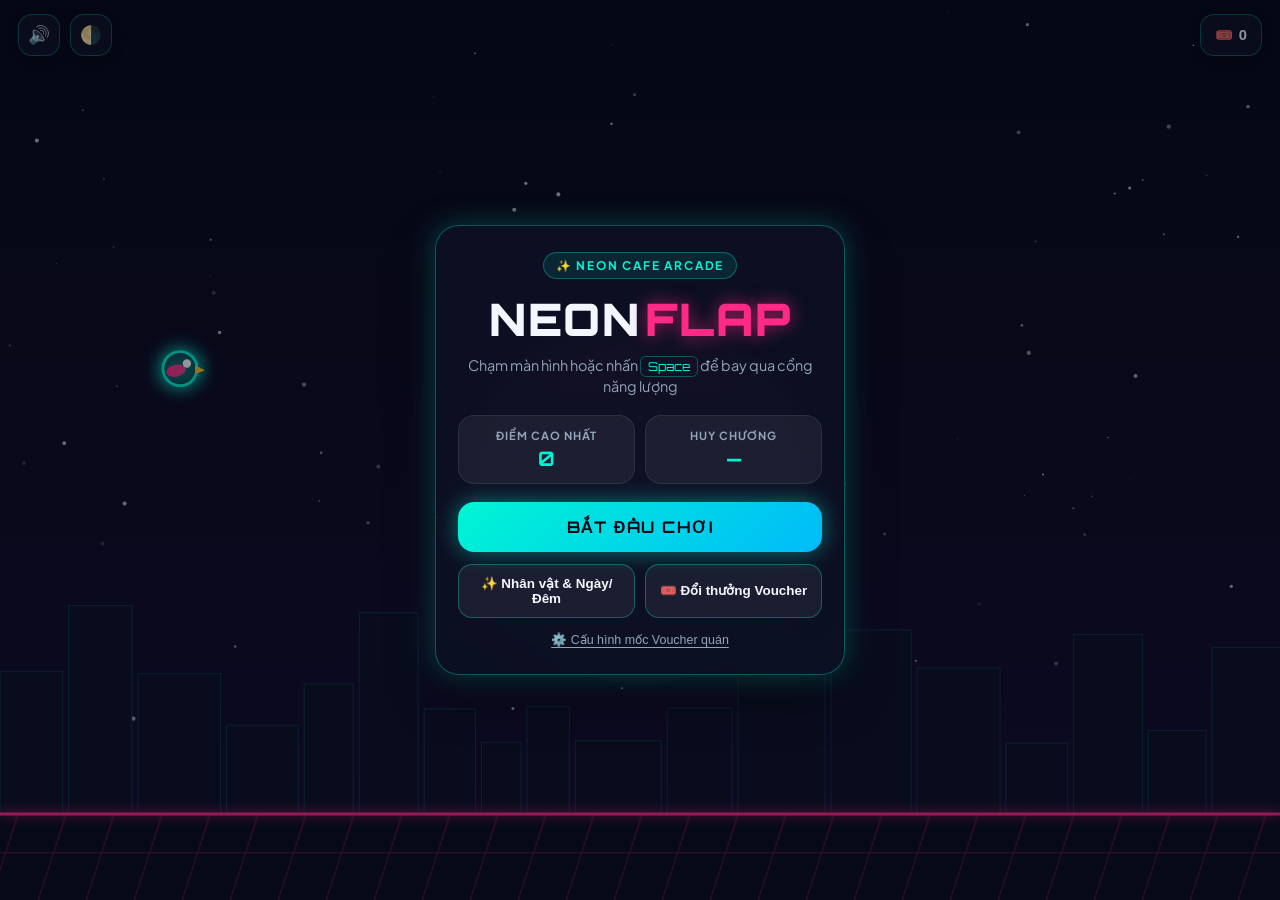
==== index.html @ ab1a9f89 "Initial commit: Neon Flap web game" ====
<!DOCTYPE html>
<html lang="vi">
<head>
  <meta charset="UTF-8" />
  <meta name="viewport" content="width=device-width, initial-scale=1.0, maximum-scale=1.0, user-scalable=no, viewport-fit=cover" />
  <title>NEON FLAP — Minimalist Arcade & Cafe Rewards</title>
  <link rel="preconnect" href="https://fonts.googleapis.com" />
  <link rel="preconnect" href="https://fonts.gstatic.com" crossorigin />
  <link href="https://fonts.googleapis.com/css2?family=Orbitron:wght@600;700;900&family=Plus+Jakarta+Sans:wght@400;600;700&display=swap" rel="stylesheet" />
  <link rel="stylesheet" href="style.css" />
</head>
<body data-theme="night">
  <div id="app">
    <canvas id="gameCanvas"></canvas>

    <!-- Top HUD -->
    <header id="hud" class="hud">
      <div class="hud-left">
        <button id="btnSound" class="icon-btn" title="Bật / Tắt âm thanh" aria-label="Âm thanh">
          <span id="soundIcon">🔊</span>
        </button>
        <button id="btnThemeQuick" class="icon-btn" title="Đổi chế độ Ngày / Đêm / Tự động" aria-label="Chế độ Ngày Đêm">
          <span id="themeIcon">🌙</span>
        </button>
      </div>

      <div id="liveScoreWrap" class="live-score-wrap hidden">
        <div id="liveScore" class="live-score">0</div>
        <div id="difficultyBadge" class="difficulty-badge">LV.1</div>
      </div>

      <div class="hud-right">
        <button id="btnWallet" class="pill-btn" title="Kho Voucher của bạn">
          🎟️ <span id="voucherCount">0</span>
        </button>
      </div>
    </header>

    <!-- Toast Notification (Voucher Unlock / Milestone) -->
    <div id="toast" class="toast hidden" role="status" aria-live="polite">
      <div class="toast-icon">🎁</div>
      <div class="toast-body">
        <div id="toastTitle" class="toast-title">Mở khóa Voucher!</div>
        <div id="toastDesc" class="toast-desc">Giảm 10% hóa đơn</div>
      </div>
    </div>

    <!-- Start / Main Menu Overlay -->
    <section id="menuScreen" class="overlay active">
      <div class="glass-card menu-card">
        <div class="brand-tag" id="shopBrandTag">✨ NEON CAFE ARCADE</div>
        <h1 class="game-title">NEON<span>FLAP</span></h1>
        <p class="subtitle">Chạm màn hình hoặc nhấn <kbd>Space</kbd> để bay qua cổng năng lượng</p>

        <div class="stats-strip">
          <div class="stat-box">
            <span class="stat-label">ĐIỂM CAO NHẤT</span>
            <span id="menuBestScore" class="stat-value">0</span>
          </div>
          <div class="stat-box">
            <span class="stat-label">HUY CHƯƠNG</span>
            <span id="menuBestMedal" class="stat-value">—</span>
          </div>
        </div>

        <button id="btnStart" class="primary-btn pulse">
          <span>BẮT ĐẦU CHƠI</span>
        </button>

        <div class="menu-actions">
          <button id="btnOpenSkins" class="secondary-btn">✨ Nhân vật &amp; Ngày/Đêm</button>
          <button id="btnOpenVouchers" class="secondary-btn">🎟️ Đổi thưởng Voucher</button>
        </div>

        <button id="btnOpenSettings" class="text-link-btn">⚙️ Cấu hình mốc Voucher quán</button>
      </div>
    </section>

    <!-- Get Ready Hint -->
    <div id="readyOverlay" class="ready-overlay hidden">
      <div class="ready-title">SẴN SÀNG!</div>
      <div class="ready-tap">CHẠM HOẶC NHẤN SPACE ĐỂ BAY</div>
    </div>

    <!-- Game Over Overlay -->
    <section id="gameOverScreen" class="overlay">
      <div class="glass-card gameover-card">
        <h2 class="gameover-title">KẾT THÚC</h2>

        <div class="scoreboard-grid">
          <div class="medal-slot">
            <div class="slot-label">HUY CHƯƠNG</div>
            <div id="medalCircle" class="medal-circle none">
              <span id="medalEmoji">—</span>
            </div>
            <div id="medalName" class="medal-name">Chưa đạt</div>
          </div>

          <div class="scores-slot">
            <div class="score-row">
              <span class="slot-label">ĐIỂM SỐ</span>
              <span id="finalScore" class="score-num">0</span>
            </div>
            <div class="score-row">
              <span class="slot-label">KỶ LỤC <span id="newBestBadge" class="new-badge hidden">MỚI!</span></span>
              <span id="bestScore" class="score-num best">0</span>
            </div>
          </div>
        </div>

        <!-- Newly unlocked voucher banner -->
        <div id="unlockedVoucherBox" class="voucher-banner hidden">
          <div class="voucher-banner-header">🎉 BẠN NHẬN ĐƯỢC VOUCHER MỚI!</div>
          <div id="unlockedVoucherTitle" class="voucher-banner-title">Giảm 15% tổng bill</div>
          <div class="voucher-code-row">
            <code id="unlockedVoucherCode">NEON15-XXXX</code>
            <button id="btnCopyNewVoucher" class="copy-btn">Sao chép</button>
          </div>
        </div>

        <!-- Next milestone progress -->
        <div id="nextMilestoneHint" class="milestone-hint">
          Đạt <strong>10 điểm</strong> để nhận Huy chương Đồng &amp; Voucher đầu tiên!
        </div>

        <div class="gameover-actions">
          <button id="btnRestart" class="primary-btn">CHƠI LẠI</button>
          <div class="menu-actions">
            <button id="btnGameOverMenu" class="secondary-btn">🏠 Trang chủ</button>
            <button id="btnGameOverWallet" class="secondary-btn">🎟️ Ví Voucher</button>
          </div>
        </div>
      </div>
    </section>

    <!-- Skins & Day/Night Modal -->
    <section id="skinModal" class="overlay modal-overlay">
      <div class="glass-card modal-card">
        <div class="modal-header">
          <h3>✨ TÙY CHỈNH GIAO DIỆN</h3>
          <button class="close-btn" data-close="skinModal">✕</button>
        </div>

        <div class="section-label">CHỌN NHÂN VẬT (SKIN)</div>
        <div id="skinGrid" class="skin-grid"></div>

        <div class="section-label">CHẾ ĐỘ ÁNH SÁNG</div>
        <div class="theme-selector" id="themeSelector">
          <button class="theme-opt" data-mode="night">🌙 Đêm Neon</button>
          <button class="theme-opt" data-mode="day">☀️ Ngày Tối Giản</button>
          <button class="theme-opt" data-mode="auto">🌗 Tự động đổi</button>
        </div>
        <p class="helper-note">Ở chế độ Tự động, bầu trời chuyển đổi mượt mà giữa Ngày &amp; Đêm mỗi 15 điểm.</p>
      </div>
    </section>

    <!-- Voucher Wallet & Tiers Modal -->
    <section id="voucherModal" class="overlay modal-overlay">
      <div class="glass-card modal-card">
        <div class="modal-header">
          <h3>🎟️ VOUCHER &amp; MỐC THƯỞNG</h3>
          <button class="close-btn" data-close="voucherModal">✕</button>
        </div>

        <div class="section-label">MỐC ĐIỂM NHẬN QUÀ</div>
        <div id="tierList" class="tier-list"></div>

        <div class="section-label">VÍ VOUCHER ĐÃ NHẬN</div>
        <div id="walletList" class="wallet-list"></div>
      </div>
    </section>

    <!-- Cafe Owner Settings Modal -->
    <section id="settingsModal" class="overlay modal-overlay">
      <div class="glass-card modal-card">
        <div class="modal-header">
          <h3>⚙️ CẤU HÌNH QUÁN / SỰ KIỆN</h3>
          <button class="close-btn" data-close="settingsModal">✕</button>
        </div>
        <form id="settingsForm" class="settings-form">
          <label class="field-label">
            Tên quán / thương hiệu hiển thị
            <input type="text" id="inputShopName" maxlength="32" placeholder="VD: NEON COFFEE" required />
          </label>
          <label class="field-label">
            Tiền tố mã Voucher
            <input type="text" id="inputCodePrefix" maxlength="10" placeholder="VD: CF" required />
          </label>
          <div class="section-label">CÁC MỐC ĐIỂM &amp; PHẦN THƯỞNG</div>
          <div id="tierSettingsInputs" class="tier-settings-inputs"></div>

          <div class="settings-actions">
            <button type="submit" class="primary-btn">LƯU CẤU HÌNH</button>
            <button type="button" id="btnResetData" class="danger-btn">Xóa kỷ lục &amp; ví</button>
          </div>
        </form>
      </div>
    </section>
  </div>

  <script src="audio.js"></script>
  <script src="game.js"></script>
</body>
</html>
---- style.css ----
:root {
  --bg-dark: #070913;
  --card-bg: rgba(13, 18, 36, 0.82);
  --card-border: rgba(0, 245, 212, 0.32);
  --text-main: #f4f7ff;
  --text-muted: #94a3b8;
  --accent-cyan: #00f5d4;
  --accent-pink: #ff2a85;
  --accent-purple: #8b5cf6;
  --accent-gold: #fbbf24;
  --surface-soft: rgba(255, 255, 255, 0.06);
  --shadow-glow: 0 0 28px rgba(0, 245, 212, 0.25);
}

body[data-theme="day"] {
  --bg-dark: #eef4ff;
  --card-bg: rgba(255, 255, 255, 0.86);
  --card-border: rgba(14, 165, 233, 0.35);
  --text-main: #0f172a;
  --text-muted: #475569;
  --accent-cyan: #0284c7;
  --accent-pink: #e11d48;
  --accent-purple: #7c3aed;
  --accent-gold: #d97706;
  --surface-soft: rgba(15, 23, 42, 0.06);
  --shadow-glow: 0 12px 32px rgba(2, 132, 199, 0.18);
}

* {
  box-sizing: border-box;
  margin: 0;
  padding: 0;
  -webkit-tap-highlight-color: transparent;
  user-select: none;
}

html, body {
  width: 100%;
  height: 100%;
  overflow: hidden;
  background: var(--bg-dark);
  color: var(--text-main);
  font-family: 'Plus Jakarta Sans', system-ui, -apple-system, sans-serif;
  touch-action: manipulation;
}

#app {
  position: relative;
  width: 100%;
  height: 100%;
  display: flex;
  justify-content: center;
  align-items: center;
  overflow: hidden;
}

#gameCanvas {
  display: block;
  width: 100%;
  height: 100%;
  touch-action: none;
  cursor: pointer;
}

/* HUD */
.hud {
  position: absolute;
  top: max(14px, env(safe-area-inset-top));
  left: 0;
  right: 0;
  padding: 0 18px;
  display: flex;
  justify-content: space-between;
  align-items: flex-start;
  pointer-events: none;
  z-index: 20;
}

.hud-left, .hud-right {
  display: flex;
  gap: 10px;
  pointer-events: auto;
}

.icon-btn, .pill-btn {
  background: var(--card-bg);
  border: 1px solid var(--card-border);
  color: var(--text-main);
  backdrop-filter: blur(12px);
  -webkit-backdrop-filter: blur(12px);
  border-radius: 14px;
  height: 42px;
  display: inline-flex;
  align-items: center;
  justify-content: center;
  cursor: pointer;
  transition: transform 0.15s ease, border-color 0.2s ease, box-shadow 0.2s ease;
  box-shadow: 0 4px 14px rgba(0, 0, 0, 0.2);
}

.icon-btn {
  width: 42px;
  font-size: 1.1rem;
}

.pill-btn {
  padding: 0 14px;
  gap: 6px;
  font-weight: 700;
  font-size: 0.92rem;
}

.icon-btn:hover, .pill-btn:hover {
  transform: translateY(-2px);
  border-color: var(--accent-cyan);
  box-shadow: var(--shadow-glow);
}

.live-score-wrap {
  display: flex;
  flex-direction: column;
  align-items: center;
  margin-top: 4px;
}

.live-score {
  font-family: 'Orbitron', sans-serif;
  font-size: clamp(2.4rem, 7vw, 3.5rem);
  font-weight: 900;
  color: var(--text-main);
  text-shadow: 0 0 18px var(--accent-cyan), 0 4px 12px rgba(0, 0, 0, 0.45);
  line-height: 1;
}

.difficulty-badge {
  margin-top: 6px;
  padding: 2px 10px;
  border-radius: 999px;
  font-family: 'Orbitron', sans-serif;
  font-size: 0.7rem;
  font-weight: 700;
  letter-spacing: 1px;
  background: rgba(255, 42, 133, 0.18);
  border: 1px solid var(--accent-pink);
  color: var(--accent-pink);
}

/* Overlays & Cards */
.overlay {
  position: absolute;
  inset: 0;
  display: flex;
  align-items: center;
  justify-content: center;
  padding: 18px;
  z-index: 30;
  opacity: 0;
  pointer-events: none;
  transition: opacity 0.22s ease;
  background: rgba(5, 8, 20, 0.42);
}

body[data-theme="day"] .overlay {
  background: rgba(15, 23, 42, 0.22);
}

.overlay.active {
  opacity: 1;
  pointer-events: auto;
}

.modal-overlay {
  z-index: 40;
  background: rgba(4, 7, 18, 0.68);
}

.glass-card {
  width: 100%;
  max-width: 410px;
  max-height: 88vh;
  overflow-y: auto;
  background: var(--card-bg);
  border: 1.5px solid var(--card-border);
  border-radius: 24px;
  padding: 26px 22px;
  backdrop-filter: blur(18px);
  -webkit-backdrop-filter: blur(18px);
  box-shadow: var(--shadow-glow), 0 20px 50px rgba(0, 0, 0, 0.45);
  text-align: center;
  transform: translateY(10px) scale(0.98);
  transition: transform 0.25s cubic-bezier(0.22, 1, 0.36, 1);
}

.overlay.active .glass-card {
  transform: translateY(0) scale(1);
}

.brand-tag {
  display: inline-block;
  font-size: 0.74rem;
  font-weight: 700;
  letter-spacing: 1.8px;
  text-transform: uppercase;
  color: var(--accent-cyan);
  background: rgba(0, 245, 212, 0.1);
  border: 1px solid var(--card-border);
  padding: 5px 12px;
  border-radius: 999px;
  margin-bottom: 12px;
}

.game-title {
  font-family: 'Orbitron', sans-serif;
  font-size: clamp(2.1rem, 8vw, 2.8rem);
  font-weight: 900;
  letter-spacing: 2px;
  margin-bottom: 8px;
}

.game-title span {
  color: var(--accent-pink);
  text-shadow: 0 0 18px rgba(255, 42, 133, 0.65);
  margin-left: 4px;
}

.subtitle {
  font-size: 0.9rem;
  color: var(--text-muted);
  line-height: 1.45;
  margin-bottom: 18px;
}

kbd {
  padding: 2px 7px;
  border-radius: 6px;
  border: 1px solid var(--card-border);
  font-family: 'Orbitron', sans-serif;
  font-size: 0.76rem;
  color: var(--accent-cyan);
}

.stats-strip {
  display: grid;
  grid-template-columns: 1fr 1fr;
  gap: 10px;
  margin-bottom: 18px;
}

.stat-box {
  background: var(--surface-soft);
  border: 1px solid rgba(255, 255, 255, 0.08);
  border-radius: 16px;
  padding: 12px 10px;
  display: flex;
  flex-direction: column;
  gap: 4px;
}

.stat-label, .slot-label {
  font-size: 0.7rem;
  font-weight: 700;
  letter-spacing: 1px;
  color: var(--text-muted);
}

.stat-value {
  font-family: 'Orbitron', sans-serif;
  font-size: 1.25rem;
  font-weight: 700;
  color: var(--accent-cyan);
}

/* Buttons */
.primary-btn {
  width: 100%;
  padding: 15px 20px;
  border: none;
  border-radius: 16px;
  font-family: 'Orbitron', sans-serif;
  font-size: 1rem;
  font-weight: 700;
  letter-spacing: 1.5px;
  color: #050814;
  background: linear-gradient(135deg, #00f5d4 0%, #00bbf9 100%);
  box-shadow: 0 0 22px rgba(0, 245, 212, 0.45);
  cursor: pointer;
  transition: transform 0.15s ease, box-shadow 0.2s ease;
}

body[data-theme="day"] .primary-btn {
  color: #ffffff;
  background: linear-gradient(135deg, #0284c7 0%, #6366f1 100%);
}

.primary-btn:hover {
  transform: translateY(-2px);
  box-shadow: 0 0 30px rgba(0, 245, 212, 0.65);
}

.primary-btn:active {
  transform: scale(0.98);
}

.pulse {
  animation: softPulse 2.2s infinite;
}

@keyframes softPulse {
  0%, 100% { box-shadow: 0 0 18px rgba(0, 245, 212, 0.4); }
  50% { box-shadow: 0 0 30px rgba(0, 245, 212, 0.75); }
}

.menu-actions {
  display: grid;
  grid-template-columns: 1fr 1fr;
  gap: 10px;
  margin-top: 12px;
}

.secondary-btn {
  padding: 11px 10px;
  border-radius: 14px;
  border: 1px solid var(--card-border);
  background: var(--surface-soft);
  color: var(--text-main);
  font-size: 0.84rem;
  font-weight: 600;
  cursor: pointer;
  transition: background 0.15s ease, border-color 0.15s ease, transform 0.15s ease;
}

.secondary-btn:hover {
  border-color: var(--accent-cyan);
  transform: translateY(-1px);
}

.text-link-btn {
  margin-top: 14px;
  background: none;
  border: none;
  color: var(--text-muted);
  font-size: 0.78rem;
  cursor: pointer;
  text-decoration: underline;
  text-underline-offset: 3px;
}

.text-link-btn:hover {
  color: var(--accent-cyan);
}

/* Ready Overlay */
.ready-overlay {
  position: absolute;
  top: 22%;
  left: 50%;
  transform: translateX(-50%);
  text-align: center;
  pointer-events: none;
  z-index: 15;
}

.ready-title {
  font-family: 'Orbitron', sans-serif;
  font-size: 1.8rem;
  font-weight: 900;
  color: var(--accent-cyan);
  text-shadow: 0 0 16px rgba(0, 245, 212, 0.55);
}

.ready-tap {
  margin-top: 6px;
  font-size: 0.85rem;
  font-weight: 700;
  letter-spacing: 1.4px;
  color: var(--text-main);
  opacity: 0.85;
  animation: blinkText 1.2s infinite;
}

@keyframes blinkText {
  0%, 100% { opacity: 0.95; }
  50% { opacity: 0.35; }
}

/* Game Over Scoreboard */
.gameover-title {
  font-family: 'Orbitron', sans-serif;
  font-size: 1.65rem;
  letter-spacing: 2px;
  color: var(--accent-pink);
  text-shadow: 0 0 16px rgba(255, 42, 133, 0.5);
  margin-bottom: 16px;
}

.scoreboard-grid {
  display: grid;
  grid-template-columns: 1fr 1.2fr;
  gap: 14px;
  background: var(--surface-soft);
  border: 1px solid rgba(255, 255, 255, 0.1);
  border-radius: 18px;
  padding: 16px;
  margin-bottom: 14px;
  align-items: center;
}

.medal-slot {
  display: flex;
  flex-direction: column;
  align-items: center;
  gap: 6px;
}

.medal-circle {
  width: 64px;
  height: 64px;
  border-radius: 50%;
  display: flex;
  align-items: center;
  justify-content: center;
  font-size: 1.9rem;
  border: 2px dashed rgba(148, 163, 184, 0.35);
  background: rgba(255, 255, 255, 0.03);
}

.medal-circle.bronze {
  border: 2px solid #cd7f32;
  background: radial-gradient(circle, rgba(205, 127, 50, 0.35), transparent);
  box-shadow: 0 0 18px rgba(205, 127, 50, 0.5);
}

.medal-circle.silver {
  border: 2px solid #cbd5e1;
  background: radial-gradient(circle, rgba(226, 232, 240, 0.35), transparent);
  box-shadow: 0 0 18px rgba(226, 232, 240, 0.55);
}

.medal-circle.gold {
  border: 2px solid #fbbf24;
  background: radial-gradient(circle, rgba(251, 191, 36, 0.4), transparent);
  box-shadow: 0 0 22px rgba(251, 191, 36, 0.7);
}

.medal-circle.platinum {
  border: 2px solid #00f5d4;
  background: radial-gradient(circle, rgba(0, 245, 212, 0.4), rgba(139, 92, 246, 0.25));
  box-shadow: 0 0 26px rgba(0, 245, 212, 0.85);
}

.medal-name {
  font-size: 0.8rem;
  font-weight: 700;
}

.scores-slot {
  display: flex;
  flex-direction: column;
  gap: 12px;
  text-align: right;
}

.score-row {
  display: flex;
  flex-direction: column;
}

.score-num {
  font-family: 'Orbitron', sans-serif;
  font-size: 1.65rem;
  font-weight: 900;
}

.score-num.best {
  color: var(--accent-gold);
}

.new-badge {
  background: var(--accent-pink);
  color: #fff;
  font-size: 0.62rem;
  padding: 2px 6px;
  border-radius: 6px;
  margin-left: 4px;
}

/* Voucher Banner & Wallet */
.voucher-banner {
  background: linear-gradient(135deg, rgba(0, 245, 212, 0.14), rgba(139, 92, 246, 0.16));
  border: 1px solid var(--accent-cyan);
  border-radius: 16px;
  padding: 12px;
  margin-bottom: 12px;
}

.voucher-banner-header {
  font-size: 0.72rem;
  font-weight: 700;
  color: var(--accent-cyan);
  letter-spacing: 0.8px;
}

.voucher-banner-title {
  font-size: 0.95rem;
  font-weight: 700;
  margin: 4px 0 8px;
}

.voucher-code-row {
  display: flex;
  align-items: center;
  justify-content: center;
  gap: 8px;
}

.voucher-code-row code {
  font-family: 'Orbitron', monospace;
  font-size: 0.88rem;
  padding: 6px 12px;
  background: rgba(0, 0, 0, 0.32);
  border-radius: 8px;
  color: #fff;
  letter-spacing: 1px;
}

body[data-theme="day"] .voucher-code-row code {
  background: rgba(15, 23, 42, 0.85);
}

.copy-btn {
  padding: 6px 12px;
  border-radius: 8px;
  border: none;
  background: var(--accent-cyan);
  color: #050814;
  font-weight: 700;
  font-size: 0.78rem;
  cursor: pointer;
}

body[data-theme="day"] .copy-btn {
  color: #fff;
}

.milestone-hint {
  font-size: 0.82rem;
  color: var(--text-muted);
  margin-bottom: 16px;
}

.milestone-hint strong {
  color: var(--accent-cyan);
}

/* Modals */
.modal-card {
  text-align: left;
}

.modal-header {
  display: flex;
  justify-content: space-between;
  align-items: center;
  margin-bottom: 16px;
}

.modal-header h3 {
  font-family: 'Orbitron', sans-serif;
  font-size: 1rem;
  letter-spacing: 1px;
}

.close-btn {
  width: 32px;
  height: 32px;
  border-radius: 10px;
  border: 1px solid var(--card-border);
  background: var(--surface-soft);
  color: var(--text-main);
  cursor: pointer;
}

.section-label {
  font-size: 0.72rem;
  font-weight: 700;
  letter-spacing: 1.2px;
  color: var(--text-muted);
  margin: 14px 0 8px;
}

.skin-grid {
  display: grid;
  grid-template-columns: 1fr 1fr;
  gap: 10px;
}

.skin-item {
  padding: 12px;
  border-radius: 14px;
  border: 1.5px solid rgba(255, 255, 255, 0.1);
  background: var(--surface-soft);
  cursor: pointer;
  display: flex;
  align-items: center;
  gap: 10px;
  transition: border-color 0.15s ease, transform 0.15s ease;
}

.skin-item.selected {
  border-color: var(--accent-cyan);
  box-shadow: 0 0 16px rgba(0, 245, 212, 0.25);
}

.skin-preview {
  width: 36px;
  height: 36px;
  border-radius: 10px;
  display: flex;
  align-items: center;
  justify-content: center;
  font-size: 1.3rem;
}

.skin-info-name {
  font-size: 0.85rem;
  font-weight: 700;
}

.skin-info-desc {
  font-size: 0.72rem;
  color: var(--text-muted);
}

.theme-selector {
  display: grid;
  grid-template-columns: repeat(3, 1fr);
  gap: 8px;
}

.theme-opt {
  padding: 10px 6px;
  border-radius: 12px;
  border: 1.5px solid rgba(255, 255, 255, 0.1);
  background: var(--surface-soft);
  color: var(--text-main);
  font-size: 0.78rem;
  font-weight: 600;
  cursor: pointer;
}

.theme-opt.active {
  border-color: var(--accent-cyan);
  color: var(--accent-cyan);
}

.helper-note {
  font-size: 0.75rem;
  color: var(--text-muted);
  margin-top: 8px;
  line-height: 1.4;
}

/* Tiers & Wallet List */
.tier-list, .wallet-list {
  display: flex;
  flex-direction: column;
  gap: 8px;
}

.tier-row, .wallet-card {
  display: flex;
  justify-content: space-between;
  align-items: center;
  padding: 10px 12px;
  border-radius: 12px;
  background: var(--surface-soft);
  border: 1px solid rgba(255, 255, 255, 0.08);
}

.tier-row.unlocked {
  border-color: var(--accent-cyan);
}

.tier-pts {
  font-family: 'Orbitron', sans-serif;
  font-size: 0.82rem;
  font-weight: 700;
  color: var(--accent-cyan);
}

.tier-reward {
  font-size: 0.84rem;
  font-weight: 600;
}

.wallet-empty {
  font-size: 0.84rem;
  color: var(--text-muted);
  padding: 12px 0;
  text-align: center;
}

/* Settings Form */
.settings-form {
  display: flex;
  flex-direction: column;
  gap: 10px;
}

.field-label {
  display: flex;
  flex-direction: column;
  gap: 5px;
  font-size: 0.8rem;
  color: var(--text-muted);
}

.field-label input, .tier-input-row input {
  padding: 9px 11px;
  border-radius: 10px;
  border: 1px solid var(--card-border);
  background: rgba(0, 0, 0, 0.22);
  color: var(--text-main);
  font-family: inherit;
  font-size: 0.86rem;
}

body[data-theme="day"] .field-label input,
body[data-theme="day"] .tier-input-row input {
  background: rgba(255, 255, 255, 0.9);
}

.tier-settings-inputs {
  display: flex;
  flex-direction: column;
  gap: 8px;
}

.tier-input-row {
  display: grid;
  grid-template-columns: 74px 1fr;
  gap: 8px;
}

.settings-actions {
  display: flex;
  flex-direction: column;
  gap: 8px;
  margin-top: 8px;
}

.danger-btn {
  padding: 10px;
  border-radius: 12px;
  border: 1px solid rgba(244, 63, 94, 0.45);
  background: rgba(244, 63, 94, 0.12);
  color: #fb7185;
  font-size: 0.82rem;
  font-weight: 600;
  cursor: pointer;
}

/* Toast */
.toast {
  position: absolute;
  top: 72px;
  left: 50%;
  transform: translateX(-50%);
  display: flex;
  align-items: center;
  gap: 10px;
  padding: 10px 16px;
  border-radius: 16px;
  background: var(--card-bg);
  border: 1.5px solid var(--accent-gold);
  box-shadow: 0 0 24px rgba(251, 191, 36, 0.35);
  z-index: 50;
  pointer-events: none;
  animation: slideToast 0.3s ease;
}

@keyframes slideToast {
  from { opacity: 0; transform: translate(-50%, -14px); }
  to { opacity: 1; transform: translate(-50%, 0); }
}

.toast-icon {
  font-size: 1.4rem;
}

.toast-title {
  font-size: 0.78rem;
  font-weight: 700;
  color: var(--accent-gold);
}

.toast-desc {
  font-size: 0.84rem;
  font-weight: 600;
}

.hidden {
  display: none !important;
}
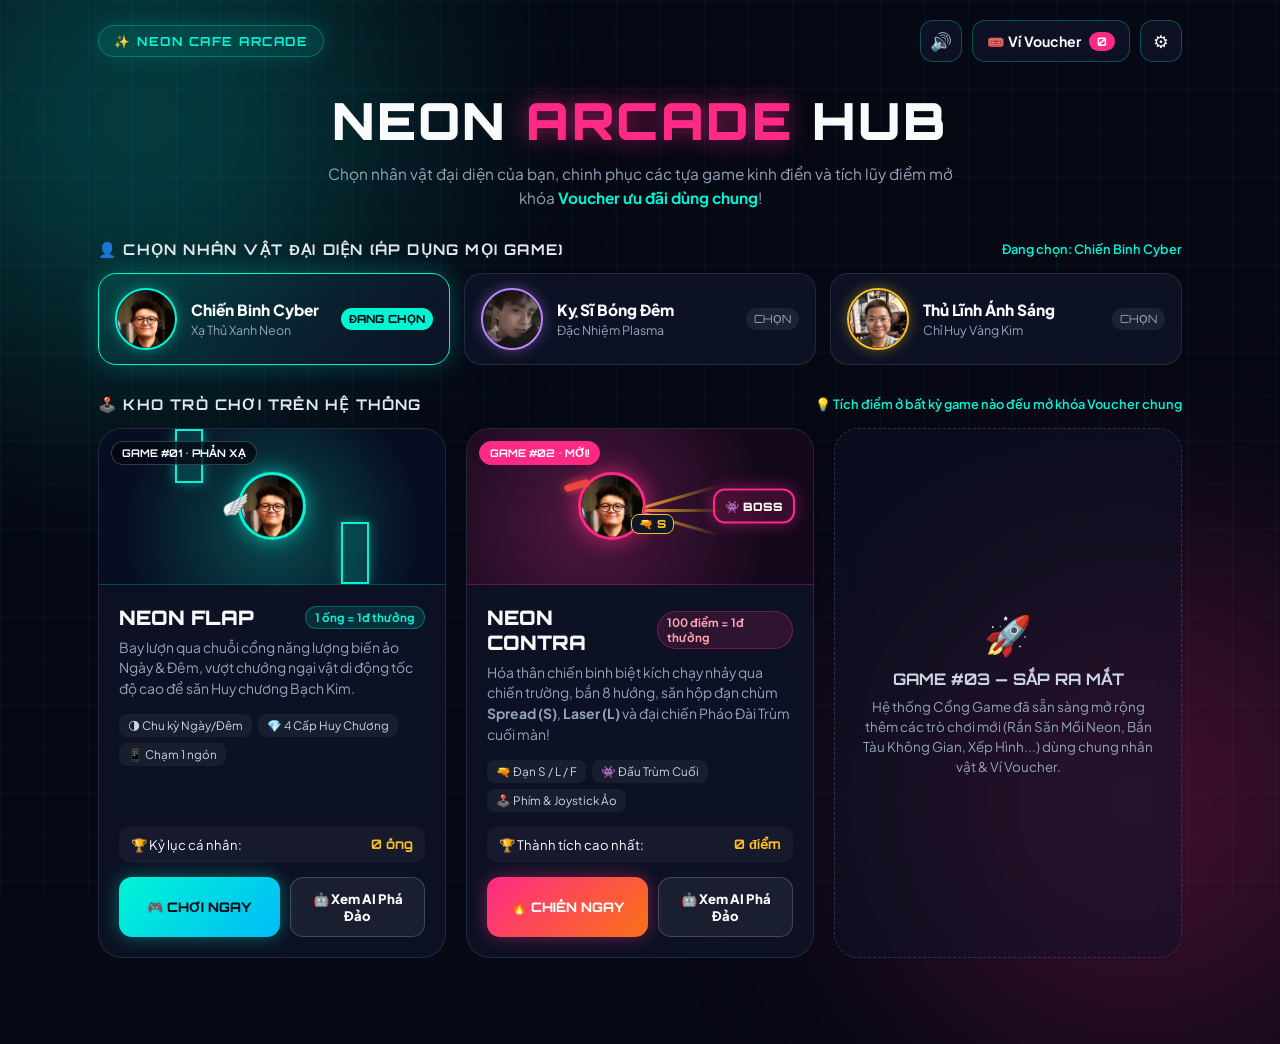
==== commit 01d21dbe: "Upgrade to Multi-Game Arcade Hub with Neon Contra and AWSD + Space/F controls" ====
--- a/index.html
+++ b/index.html
@@ -2,203 +2,200 @@
 <html lang="vi">
 <head>
   <meta charset="UTF-8" />
-  <meta name="viewport" content="width=device-width, initial-scale=1.0, maximum-scale=1.0, user-scalable=no, viewport-fit=cover" />
-  <title>NEON FLAP — Minimalist Arcade & Cafe Rewards</title>
+  <meta name="viewport" content="width=device-width, initial-scale=1.0, viewport-fit=cover" />
+  <title>NEON CAFE ARCADE — Tổ Hợp Game Đổi Thưởng</title>
   <link rel="preconnect" href="https://fonts.googleapis.com" />
   <link rel="preconnect" href="https://fonts.gstatic.com" crossorigin />
-  <link href="https://fonts.googleapis.com/css2?family=Orbitron:wght@600;700;900&family=Plus+Jakarta+Sans:wght@400;600;700&display=swap" rel="stylesheet" />
-  <link rel="stylesheet" href="style.css" />
+  <link href="https://fonts.googleapis.com/css2?family=Orbitron:wght@600;700;900&family=Plus+Jakarta+Sans:wght@400;600;700;800&display=swap" rel="stylesheet" />
+  <link rel="stylesheet" href="hub.css" />
 </head>
-<body data-theme="night">
-  <div id="app">
-    <canvas id="gameCanvas"></canvas>
-
-    <!-- Top HUD -->
-    <header id="hud" class="hud">
-      <div class="hud-left">
-        <button id="btnSound" class="icon-btn" title="Bật / Tắt âm thanh" aria-label="Âm thanh">
-          <span id="soundIcon">🔊</span>
+<body>
+  <div class="bg-grid"></div>
+  <div class="bg-glow glow-1"></div>
+  <div class="bg-glow glow-2"></div>
+
+  <div class="hub-container">
+    <!-- Top Bar -->
+    <header class="hub-topbar">
+      <div class="brand-wrap">
+        <span class="brand-pill" id="hubShopName">✨ NEON CAFE ARCADE</span>
+      </div>
+      <div class="topbar-actions">
+        <button id="btnHubSound" class="hub-icon-btn" title="Bật / Tắt âm thanh">
+          <span id="hubSoundIcon">🔊</span>
         </button>
-        <button id="btnThemeQuick" class="icon-btn" title="Đổi chế độ Ngày / Đêm / Tự động" aria-label="Chế độ Ngày Đêm">
-          <span id="themeIcon">🌙</span>
+        <button id="btnHubWallet" class="hub-wallet-btn">
+          🎟️ Ví Voucher <span id="hubVoucherBadge" class="badge-count">0</span>
         </button>
-      </div>
-
-      <div id="liveScoreWrap" class="live-score-wrap hidden">
-        <div id="liveScore" class="live-score">0</div>
-        <div id="difficultyBadge" class="difficulty-badge">LV.1</div>
-      </div>
-
-      <div class="hud-right">
-        <button id="btnWallet" class="pill-btn" title="Kho Voucher của bạn">
-          🎟️ <span id="voucherCount">0</span>
+        <button id="btnHubSettings" class="hub-icon-btn" title="Cấu hình quán & Mốc thưởng">
+          ⚙️
         </button>
       </div>
     </header>
 
-    <!-- Toast Notification (Voucher Unlock / Milestone) -->
-    <div id="toast" class="toast hidden" role="status" aria-live="polite">
-      <div class="toast-icon">🎁</div>
-      <div class="toast-body">
-        <div id="toastTitle" class="toast-title">Mở khóa Voucher!</div>
-        <div id="toastDesc" class="toast-desc">Giảm 10% hóa đơn</div>
-      </div>
-    </div>
-
-    <!-- Start / Main Menu Overlay -->
-    <section id="menuScreen" class="overlay active">
-      <div class="glass-card menu-card">
-        <div class="brand-tag" id="shopBrandTag">✨ NEON CAFE ARCADE</div>
-        <h1 class="game-title">NEON<span>FLAP</span></h1>
-        <p class="subtitle">Chạm màn hình hoặc nhấn <kbd>Space</kbd> để bay qua cổng năng lượng</p>
-
-        <div class="stats-strip">
-          <div class="stat-box">
-            <span class="stat-label">ĐIỂM CAO NHẤT</span>
-            <span id="menuBestScore" class="stat-value">0</span>
-          </div>
-          <div class="stat-box">
-            <span class="stat-label">HUY CHƯƠNG</span>
-            <span id="menuBestMedal" class="stat-value">—</span>
-          </div>
-        </div>
-
-        <button id="btnStart" class="primary-btn pulse">
-          <span>BẮT ĐẦU CHƠI</span>
-        </button>
-
-        <div class="menu-actions">
-          <button id="btnOpenSkins" class="secondary-btn">✨ Nhân vật &amp; Ngày/Đêm</button>
-          <button id="btnOpenVouchers" class="secondary-btn">🎟️ Đổi thưởng Voucher</button>
-        </div>
-
-        <button id="btnOpenSettings" class="text-link-btn">⚙️ Cấu hình mốc Voucher quán</button>
-      </div>
+    <!-- Hero Banner -->
+    <section class="hero-section">
+      <h1 class="hero-title">NEON <span>ARCADE</span> HUB</h1>
+      <p class="hero-subtitle">
+        Chọn nhân vật đại diện của bạn, chinh phục các tựa game kinh điển và tích lũy điểm mở khóa <strong>Voucher ưu đãi dùng chung</strong>!
+      </p>
     </section>
 
-    <!-- Get Ready Hint -->
-    <div id="readyOverlay" class="ready-overlay hidden">
-      <div class="ready-title">SẴN SÀNG!</div>
-      <div class="ready-tap">CHẠM HOẶC NHẤN SPACE ĐỂ BAY</div>
-    </div>
-
-    <!-- Game Over Overlay -->
-    <section id="gameOverScreen" class="overlay">
-      <div class="glass-card gameover-card">
-        <h2 class="gameover-title">KẾT THÚC</h2>
-
-        <div class="scoreboard-grid">
-          <div class="medal-slot">
-            <div class="slot-label">HUY CHƯƠNG</div>
-            <div id="medalCircle" class="medal-circle none">
-              <span id="medalEmoji">—</span>
-            </div>
-            <div id="medalName" class="medal-name">Chưa đạt</div>
-          </div>
-
-          <div class="scores-slot">
-            <div class="score-row">
-              <span class="slot-label">ĐIỂM SỐ</span>
-              <span id="finalScore" class="score-num">0</span>
-            </div>
-            <div class="score-row">
-              <span class="slot-label">KỶ LỤC <span id="newBestBadge" class="new-badge hidden">MỚI!</span></span>
-              <span id="bestScore" class="score-num best">0</span>
-            </div>
-          </div>
-        </div>
-
-        <!-- Newly unlocked voucher banner -->
-        <div id="unlockedVoucherBox" class="voucher-banner hidden">
-          <div class="voucher-banner-header">🎉 BẠN NHẬN ĐƯỢC VOUCHER MỚI!</div>
-          <div id="unlockedVoucherTitle" class="voucher-banner-title">Giảm 15% tổng bill</div>
-          <div class="voucher-code-row">
-            <code id="unlockedVoucherCode">NEON15-XXXX</code>
-            <button id="btnCopyNewVoucher" class="copy-btn">Sao chép</button>
-          </div>
-        </div>
-
-        <!-- Next milestone progress -->
-        <div id="nextMilestoneHint" class="milestone-hint">
-          Đạt <strong>10 điểm</strong> để nhận Huy chương Đồng &amp; Voucher đầu tiên!
-        </div>
-
-        <div class="gameover-actions">
-          <button id="btnRestart" class="primary-btn">CHƠI LẠI</button>
-          <div class="menu-actions">
-            <button id="btnGameOverMenu" class="secondary-btn">🏠 Trang chủ</button>
-            <button id="btnGameOverWallet" class="secondary-btn">🎟️ Ví Voucher</button>
-          </div>
-        </div>
-      </div>
+    <!-- Shared Character Picker -->
+    <section class="panel-section">
+      <div class="section-head">
+        <h2>👤 CHỌN NHÂN VẬT ĐẠI DIỆN (ÁP DỤNG MỌI GAME)</h2>
+        <span id="activeCharLabel" class="active-char-tag">Đang chọn: Chiến Binh Cyber</span>
+      </div>
+      <div id="hubCharGrid" class="char-grid"></div>
     </section>
 
-    <!-- Skins & Day/Night Modal -->
-    <section id="skinModal" class="overlay modal-overlay">
-      <div class="glass-card modal-card">
-        <div class="modal-header">
-          <h3>✨ TÙY CHỈNH GIAO DIỆN</h3>
-          <button class="close-btn" data-close="skinModal">✕</button>
-        </div>
-
-        <div class="section-label">CHỌN NHÂN VẬT (SKIN)</div>
-        <div id="skinGrid" class="skin-grid"></div>
-
-        <div class="section-label">CHẾ ĐỘ ÁNH SÁNG</div>
-        <div class="theme-selector" id="themeSelector">
-          <button class="theme-opt" data-mode="night">🌙 Đêm Neon</button>
-          <button class="theme-opt" data-mode="day">☀️ Ngày Tối Giản</button>
-          <button class="theme-opt" data-mode="auto">🌗 Tự động đổi</button>
-        </div>
-        <p class="helper-note">Ở chế độ Tự động, bầu trời chuyển đổi mượt mà giữa Ngày &amp; Đêm mỗi 15 điểm.</p>
-      </div>
-    </section>
-
-    <!-- Voucher Wallet & Tiers Modal -->
-    <section id="voucherModal" class="overlay modal-overlay">
-      <div class="glass-card modal-card">
-        <div class="modal-header">
-          <h3>🎟️ VOUCHER &amp; MỐC THƯỞNG</h3>
-          <button class="close-btn" data-close="voucherModal">✕</button>
-        </div>
-
-        <div class="section-label">MỐC ĐIỂM NHẬN QUÀ</div>
-        <div id="tierList" class="tier-list"></div>
-
-        <div class="section-label">VÍ VOUCHER ĐÃ NHẬN</div>
-        <div id="walletList" class="wallet-list"></div>
-      </div>
-    </section>
-
-    <!-- Cafe Owner Settings Modal -->
-    <section id="settingsModal" class="overlay modal-overlay">
-      <div class="glass-card modal-card">
-        <div class="modal-header">
-          <h3>⚙️ CẤU HÌNH QUÁN / SỰ KIỆN</h3>
-          <button class="close-btn" data-close="settingsModal">✕</button>
-        </div>
-        <form id="settingsForm" class="settings-form">
-          <label class="field-label">
-            Tên quán / thương hiệu hiển thị
-            <input type="text" id="inputShopName" maxlength="32" placeholder="VD: NEON COFFEE" required />
-          </label>
-          <label class="field-label">
-            Tiền tố mã Voucher
-            <input type="text" id="inputCodePrefix" maxlength="10" placeholder="VD: CF" required />
-          </label>
-          <div class="section-label">CÁC MỐC ĐIỂM &amp; PHẦN THƯỞNG</div>
-          <div id="tierSettingsInputs" class="tier-settings-inputs"></div>
-
-          <div class="settings-actions">
-            <button type="submit" class="primary-btn">LƯU CẤU HÌNH</button>
-            <button type="button" id="btnResetData" class="danger-btn">Xóa kỷ lục &amp; ví</button>
-          </div>
-        </form>
+    <!-- Games Showcase Grid -->
+    <section class="panel-section">
+      <div class="section-head">
+        <h2>🕹️ KHO TRÒ CHƠI TRÊN HỆ THỐNG</h2>
+        <span class="conversion-note">💡 Tích điểm ở bất kỳ game nào đều mở khóa Voucher chung</span>
+      </div>
+
+      <div class="games-grid">
+        <!-- GAME 1: NEON FLAP -->
+        <article class="game-card card-cyan">
+          <div class="game-banner banner-flappy">
+            <div class="banner-pipes">
+              <span class="b-pipe p1"></span>
+              <span class="b-pipe p2"></span>
+            </div>
+            <div class="banner-hero-wrap">
+              <img id="previewFlappyAvatar" src="assets/char1.png" alt="Hero" class="banner-avatar" />
+              <span class="wing-badge">🪽</span>
+            </div>
+            <span class="game-tag">GAME #01 • PHẢN XẠ</span>
+          </div>
+
+          <div class="game-body">
+            <div class="game-title-row">
+              <h3>NEON FLAP</h3>
+              <span class="rate-pill">1 ống = 1đ thưởng</span>
+            </div>
+            <p class="game-desc">
+              Bay lượn qua chuỗi cổng năng lượng biến ảo Ngày &amp; Đêm, vượt chướng ngại vật di động tốc độ cao để săn Huy chương Bạch Kim.
+            </p>
+            <div class="feature-chips">
+              <span>🌗 Chu kỳ Ngày/Đêm</span>
+              <span>💎 4 Cấp Huy Chương</span>
+              <span>📱 Chạm 1 ngón</span>
+            </div>
+            <div class="record-bar">
+              <span>🏆 Kỷ lục cá nhân:</span>
+              <strong id="statFlappyBest">0 ống</strong>
+            </div>
+            <div class="card-actions">
+              <a href="flappy.html" class="play-btn cyan-btn">🎮 CHƠI NGAY</a>
+              <a href="flappy.html?autoplay=1" class="watch-btn">🤖 Xem AI Phá Đảo</a>
+            </div>
+          </div>
+        </article>
+
+        <!-- GAME 2: NEON CONTRA -->
+        <article class="game-card card-pink">
+          <div class="game-banner banner-contra">
+            <div class="contra-fx">
+              <span class="bullet-ray r1"></span>
+              <span class="bullet-ray r2"></span>
+              <span class="bullet-ray r3"></span>
+            </div>
+            <div class="banner-hero-wrap contra-hero-preview">
+              <span class="headband-ribbon"></span>
+              <img id="previewContraAvatar" src="assets/char1.png" alt="Commando" class="banner-avatar pink-ring" />
+              <span class="gun-badge">🔫 S</span>
+            </div>
+            <div class="boss-mini">👾 BOSS</div>
+            <span class="game-tag hot-tag">GAME #02 • MỚI!</span>
+          </div>
+
+          <div class="game-body">
+            <div class="game-title-row">
+              <h3>NEON CONTRA</h3>
+              <span class="rate-pill pink">100 điểm = 1đ thưởng</span>
+            </div>
+            <p class="game-desc">
+              Hóa thân chiến binh biệt kích chạy nhảy qua chiến trường, bắn 8 hướng, săn hộp đạn chùm <strong>Spread (S)</strong>, <strong>Laser (L)</strong> và đại chiến Pháo Đài Trùm cuối màn!
+            </p>
+            <div class="feature-chips">
+              <span>🔫 Đạn S / L / F</span>
+              <span>👾 Đấu Trùm Cuối</span>
+              <span>🕹️ Phím &amp; Joystick Ảo</span>
+            </div>
+            <div class="record-bar">
+              <span>🏆 Thành tích cao nhất:</span>
+              <strong id="statContraBest">0 điểm</strong>
+            </div>
+            <div class="card-actions">
+              <a href="contra.html" class="play-btn pink-btn">🔥 CHIẾN NGAY</a>
+              <a href="contra.html?autoplay=1" class="watch-btn">🤖 Xem AI Phá Đảo</a>
+            </div>
+          </div>
+        </article>
+
+        <!-- GAME 3: COMING SOON SLOT -->
+        <article class="game-card card-coming">
+          <div class="coming-inner">
+            <div class="coming-icon">🚀</div>
+            <h3>GAME #03 — SẮP RA MẮT</h3>
+            <p>Hệ thống Cổng Game đã sẵn sàng mở rộng thêm các trò chơi mới (Rắn Săn Mồi Neon, Bắn Tàu Không Gian, Xếp Hình...) dùng chung nhân vật &amp; Ví Voucher.</p>
+          </div>
+        </article>
       </div>
     </section>
   </div>
 
+  <!-- Shared Voucher Wallet Modal -->
+  <section id="hubVoucherModal" class="hub-modal">
+    <div class="hub-modal-card">
+      <div class="modal-head">
+        <h3>🎟️ VÍ VOUCHER &amp; MỐC ĐỔI THƯỞNG CHUNG</h3>
+        <button class="modal-close" data-close="hubVoucherModal">✕</button>
+      </div>
+      <p class="modal-sub">1 ống <strong>Neon Flap</strong> hoặc 100 điểm <strong>Neon Contra</strong> = <strong>1 Điểm Thưởng</strong>.</p>
+
+      <div class="sub-label">CÁC MỐC NHẬN VOUCHER</div>
+      <div id="hubTierList" class="tier-stack"></div>
+
+      <div class="sub-label">MÃ VOUCHER ĐÃ MỞ KHÓA</div>
+      <div id="hubWalletList" class="wallet-stack"></div>
+    </div>
+  </section>
+
+  <!-- Shared Shop Settings Modal -->
+  <section id="hubSettingsModal" class="hub-modal">
+    <div class="hub-modal-card">
+      <div class="modal-head">
+        <h3>⚙️ CẤU HÌNH QUÁN / SỰ KIỆN</h3>
+        <button class="modal-close" data-close="hubSettingsModal">✕</button>
+      </div>
+      <form id="hubSettingsForm" class="settings-stack">
+        <label>
+          Tên quán / thương hiệu hiển thị
+          <input type="text" id="hubInputShopName" maxlength="32" required />
+        </label>
+        <label>
+          Tiền tố mã Voucher
+          <input type="text" id="hubInputPrefix" maxlength="10" required />
+        </label>
+        <div class="sub-label">MỐC ĐIỂM THƯỞNG &amp; ƯU ĐÃI</div>
+        <div id="hubTierInputs" class="tier-inputs"></div>
+
+        <button type="submit" class="play-btn cyan-btn" style="width:100%;border:none;cursor:pointer">LƯU CẤU HÌNH TOÀN HỆ THỐNG</button>
+        <button type="button" id="btnHubReset" class="reset-btn">Xóa toàn bộ kỷ lục &amp; ví voucher</button>
+      </form>
+    </div>
+  </section>
+
+  <!-- Toast -->
+  <div id="hubToast" class="hub-toast hidden"></div>
+
+  <script src="shared.js"></script>
   <script src="audio.js"></script>
-  <script src="game.js"></script>
+  <script src="hub.js"></script>
 </body>
 </html>
--- a/hub.css
+++ b/hub.css
@@ -0,0 +1,767 @@
+:root {
+  --bg: #060814;
+  --card: rgba(14, 20, 40, 0.82);
+  --border: rgba(0, 245, 212, 0.28);
+  --cyan: #00f5d4;
+  --pink: #ff2a85;
+  --purple: #a855f7;
+  --gold: #fbbf24;
+  --text: #f8fafc;
+  --muted: #94a3b8;
+}
+
+* {
+  box-sizing: border-box;
+  margin: 0;
+  padding: 0;
+  -webkit-tap-highlight-color: transparent;
+}
+
+body {
+  min-height: 100vh;
+  background: var(--bg);
+  color: var(--text);
+  font-family: 'Plus Jakarta Sans', system-ui, sans-serif;
+  overflow-x: hidden;
+  position: relative;
+}
+
+.bg-grid {
+  position: fixed;
+  inset: 0;
+  background-image:
+    linear-gradient(rgba(0, 245, 212, 0.045) 1px, transparent 1px),
+    linear-gradient(90deg, rgba(0, 245, 212, 0.045) 1px, transparent 1px);
+  background-size: 44px 44px;
+  pointer-events: none;
+  z-index: 0;
+}
+
+.bg-glow {
+  position: fixed;
+  width: 480px;
+  height: 480px;
+  border-radius: 50%;
+  filter: blur(130px);
+  opacity: 0.25;
+  pointer-events: none;
+  z-index: 0;
+}
+
+.glow-1 {
+  top: -120px;
+  left: -100px;
+  background: var(--cyan);
+}
+
+.glow-2 {
+  bottom: -140px;
+  right: -100px;
+  background: var(--pink);
+}
+
+.hub-container {
+  position: relative;
+  z-index: 1;
+  max-width: 1120px;
+  margin: 0 auto;
+  padding: 20px 18px 56px;
+}
+
+/* Topbar */
+.hub-topbar {
+  display: flex;
+  justify-content: space-between;
+  align-items: center;
+  gap: 12px;
+  flex-wrap: wrap;
+  margin-bottom: 26px;
+}
+
+.brand-pill {
+  display: inline-block;
+  padding: 7px 15px;
+  border-radius: 999px;
+  font-family: 'Orbitron', sans-serif;
+  font-size: 0.78rem;
+  font-weight: 700;
+  letter-spacing: 1.5px;
+  color: var(--cyan);
+  background: rgba(0, 245, 212, 0.1);
+  border: 1px solid var(--border);
+  box-shadow: 0 0 20px rgba(0, 245, 212, 0.15);
+}
+
+.topbar-actions {
+  display: flex;
+  align-items: center;
+  gap: 10px;
+}
+
+.hub-icon-btn, .hub-wallet-btn {
+  height: 42px;
+  border-radius: 13px;
+  border: 1px solid var(--border);
+  background: var(--card);
+  color: var(--text);
+  cursor: pointer;
+  display: inline-flex;
+  align-items: center;
+  justify-content: center;
+  font-family: inherit;
+  font-weight: 700;
+  transition: transform 0.15s ease, border-color 0.2s ease, box-shadow 0.2s ease;
+}
+
+.hub-icon-btn {
+  width: 42px;
+  font-size: 1.1rem;
+}
+
+.hub-wallet-btn {
+  padding: 0 14px;
+  gap: 8px;
+  font-size: 0.88rem;
+}
+
+.hub-icon-btn:hover, .hub-wallet-btn:hover {
+  transform: translateY(-2px);
+  border-color: var(--cyan);
+  box-shadow: 0 0 18px rgba(0, 245, 212, 0.28);
+}
+
+.badge-count {
+  background: var(--pink);
+  color: #fff;
+  padding: 2px 8px;
+  border-radius: 999px;
+  font-family: 'Orbitron', sans-serif;
+  font-size: 0.74rem;
+}
+
+/* Hero */
+.hero-section {
+  text-align: center;
+  margin-bottom: 30px;
+}
+
+.hero-title {
+  font-family: 'Orbitron', sans-serif;
+  font-size: clamp(2rem, 6vw, 3.2rem);
+  font-weight: 900;
+  letter-spacing: 2.5px;
+  margin-bottom: 10px;
+}
+
+.hero-title span {
+  color: var(--pink);
+  text-shadow: 0 0 24px rgba(255, 42, 133, 0.6);
+}
+
+.hero-subtitle {
+  max-width: 640px;
+  margin: 0 auto;
+  color: var(--muted);
+  font-size: 0.96rem;
+  line-height: 1.55;
+}
+
+.hero-subtitle strong {
+  color: var(--cyan);
+}
+
+/* Sections */
+.panel-section {
+  margin-bottom: 30px;
+}
+
+.section-head {
+  display: flex;
+  justify-content: space-between;
+  align-items: center;
+  flex-wrap: wrap;
+  gap: 8px;
+  margin-bottom: 14px;
+}
+
+.section-head h2 {
+  font-family: 'Orbitron', sans-serif;
+  font-size: 0.92rem;
+  letter-spacing: 1.2px;
+  color: #e2e8f0;
+}
+
+.active-char-tag, .conversion-note {
+  font-size: 0.8rem;
+  color: var(--cyan);
+  font-weight: 600;
+}
+
+/* Character Grid */
+.char-grid {
+  display: grid;
+  grid-template-columns: repeat(auto-fit, minmax(240px, 1fr));
+  gap: 14px;
+}
+
+.char-card {
+  background: var(--card);
+  border: 1.5px solid rgba(255, 255, 255, 0.1);
+  border-radius: 18px;
+  padding: 14px 16px;
+  display: flex;
+  align-items: center;
+  gap: 14px;
+  cursor: pointer;
+  transition: all 0.2s ease;
+  position: relative;
+}
+
+.char-card:hover {
+  transform: translateY(-3px);
+  border-color: rgba(0, 245, 212, 0.5);
+}
+
+.char-card.selected {
+  border-color: var(--cyan);
+  box-shadow: 0 0 24px rgba(0, 245, 212, 0.25);
+  background: linear-gradient(135deg, rgba(0, 245, 212, 0.12), rgba(14, 20, 40, 0.9));
+}
+
+.char-avatar-wrap {
+  width: 62px;
+  height: 62px;
+  border-radius: 50%;
+  flex-shrink: 0;
+  overflow: hidden;
+  background: #0f172a;
+}
+
+.char-avatar-wrap img {
+  width: 100%;
+  height: 100%;
+  object-fit: cover;
+  display: block;
+}
+
+.char-meta h4 {
+  font-size: 0.96rem;
+  font-weight: 800;
+  margin-bottom: 3px;
+}
+
+.char-meta p {
+  font-size: 0.78rem;
+  color: var(--muted);
+}
+
+.char-check {
+  margin-left: auto;
+  font-size: 0.7rem;
+  font-family: 'Orbitron', sans-serif;
+  padding: 4px 8px;
+  border-radius: 999px;
+  background: rgba(255, 255, 255, 0.07);
+  color: var(--muted);
+}
+
+.char-card.selected .char-check {
+  background: var(--cyan);
+  color: #050814;
+  font-weight: 800;
+}
+
+/* Games Grid */
+.games-grid {
+  display: grid;
+  grid-template-columns: repeat(auto-fit, minmax(310px, 1fr));
+  gap: 20px;
+}
+
+.game-card {
+  background: var(--card);
+  border-radius: 24px;
+  border: 1.5px solid rgba(255, 255, 255, 0.1);
+  overflow: hidden;
+  display: flex;
+  flex-direction: column;
+  backdrop-filter: blur(16px);
+  transition: transform 0.22s ease, box-shadow 0.22s ease, border-color 0.22s ease;
+}
+
+.card-cyan:hover {
+  transform: translateY(-5px);
+  border-color: var(--cyan);
+  box-shadow: 0 14px 36px rgba(0, 245, 212, 0.2);
+}
+
+.card-pink:hover {
+  transform: translateY(-5px);
+  border-color: var(--pink);
+  box-shadow: 0 14px 36px rgba(255, 42, 133, 0.24);
+}
+
+.game-banner {
+  height: 156px;
+  position: relative;
+  overflow: hidden;
+  display: flex;
+  align-items: center;
+  justify-content: center;
+}
+
+.banner-flappy {
+  background: radial-gradient(circle at 50% 65%, rgba(0, 245, 212, 0.25), #070d22 75%);
+  border-bottom: 1px solid rgba(0, 245, 212, 0.25);
+}
+
+.banner-contra {
+  background: radial-gradient(circle at 35% 60%, rgba(255, 42, 133, 0.28), #14081c 75%);
+  border-bottom: 1px solid rgba(255, 42, 133, 0.3);
+}
+
+.b-pipe {
+  position: absolute;
+  width: 28px;
+  background: rgba(0, 245, 212, 0.14);
+  border: 2px solid var(--cyan);
+  box-shadow: 0 0 12px rgba(0, 245, 212, 0.45);
+}
+
+.b-pipe.p1 {
+  left: 22%;
+  top: 0;
+  height: 54px;
+}
+
+.b-pipe.p2 {
+  right: 22%;
+  bottom: 0;
+  height: 62px;
+}
+
+.banner-hero-wrap {
+  position: relative;
+  z-index: 2;
+  animation: floatHero 2.4s ease-in-out infinite;
+}
+
+@keyframes floatHero {
+  0%, 100% { transform: translateY(-4px); }
+  50% { transform: translateY(5px); }
+}
+
+.banner-avatar {
+  width: 68px;
+  height: 68px;
+  border-radius: 50%;
+  border: 3px solid var(--cyan);
+  box-shadow: 0 0 20px rgba(0, 245, 212, 0.6);
+  object-fit: cover;
+  display: block;
+}
+
+.banner-avatar.pink-ring {
+  border-color: var(--pink);
+  box-shadow: 0 0 22px rgba(255, 42, 133, 0.7);
+}
+
+.wing-badge {
+  position: absolute;
+  left: -16px;
+  top: 18px;
+  font-size: 1.35rem;
+}
+
+.contra-hero-preview {
+  transform: translateX(-28px);
+}
+
+.headband-ribbon {
+  position: absolute;
+  top: 10px;
+  left: -14px;
+  width: 26px;
+  height: 7px;
+  background: #ef4444;
+  border-radius: 4px;
+  transform: rotate(-16deg);
+  box-shadow: 0 0 10px #ef4444;
+}
+
+.gun-badge {
+  position: absolute;
+  right: -28px;
+  bottom: 6px;
+  background: #0f172a;
+  border: 1.5px solid var(--gold);
+  color: var(--gold);
+  font-family: 'Orbitron', sans-serif;
+  font-size: 0.7rem;
+  font-weight: 900;
+  padding: 2px 7px;
+  border-radius: 8px;
+}
+
+.bullet-ray {
+  position: absolute;
+  left: 48%;
+  top: 52%;
+  width: 90px;
+  height: 3px;
+  background: linear-gradient(90deg, var(--gold), transparent);
+  transform-origin: left center;
+}
+
+.bullet-ray.r1 { transform: rotate(-16deg); }
+.bullet-ray.r2 { transform: rotate(0deg); }
+.bullet-ray.r3 { transform: rotate(16deg); }
+
+.boss-mini {
+  position: absolute;
+  right: 18px;
+  top: 50%;
+  transform: translateY(-50%);
+  padding: 8px 10px;
+  border-radius: 12px;
+  border: 2px solid var(--pink);
+  background: rgba(255, 42, 133, 0.16);
+  font-family: 'Orbitron', sans-serif;
+  font-size: 0.72rem;
+  font-weight: 900;
+  color: #fff;
+  box-shadow: 0 0 16px rgba(255, 42, 133, 0.45);
+}
+
+.game-tag {
+  position: absolute;
+  top: 12px;
+  left: 12px;
+  padding: 4px 10px;
+  border-radius: 999px;
+  font-family: 'Orbitron', sans-serif;
+  font-size: 0.66rem;
+  font-weight: 700;
+  background: rgba(5, 8, 20, 0.78);
+  border: 1px solid rgba(255, 255, 255, 0.2);
+}
+
+.hot-tag {
+  background: var(--pink);
+  border-color: var(--pink);
+  color: #fff;
+}
+
+.game-body {
+  padding: 20px;
+  display: flex;
+  flex-direction: column;
+  flex: 1;
+}
+
+.game-title-row {
+  display: flex;
+  justify-content: space-between;
+  align-items: center;
+  gap: 8px;
+  margin-bottom: 8px;
+}
+
+.game-title-row h3 {
+  font-family: 'Orbitron', sans-serif;
+  font-size: 1.25rem;
+  font-weight: 900;
+}
+
+.rate-pill {
+  font-size: 0.72rem;
+  font-weight: 700;
+  padding: 3px 9px;
+  border-radius: 999px;
+  background: rgba(0, 245, 212, 0.12);
+  color: var(--cyan);
+  border: 1px solid rgba(0, 245, 212, 0.3);
+}
+
+.rate-pill.pink {
+  background: rgba(255, 42, 133, 0.14);
+  color: #fda4af;
+  border-color: rgba(255, 42, 133, 0.35);
+}
+
+.game-desc {
+  font-size: 0.87rem;
+  color: var(--muted);
+  line-height: 1.5;
+  margin-bottom: 14px;
+}
+
+.feature-chips {
+  display: flex;
+  flex-wrap: wrap;
+  gap: 6px;
+  margin-bottom: 14px;
+}
+
+.feature-chips span {
+  font-size: 0.73rem;
+  padding: 4px 9px;
+  border-radius: 8px;
+  background: rgba(255, 255, 255, 0.055);
+  color: #cbd5e1;
+}
+
+.record-bar {
+  margin-top: auto;
+  padding: 10px 12px;
+  border-radius: 12px;
+  background: rgba(255, 255, 255, 0.04);
+  display: flex;
+  justify-content: space-between;
+  font-size: 0.82rem;
+  margin-bottom: 14px;
+}
+
+.record-bar strong {
+  font-family: 'Orbitron', sans-serif;
+  color: var(--gold);
+}
+
+.card-actions {
+  display: grid;
+  grid-template-columns: 1.2fr 1fr;
+  gap: 10px;
+}
+
+.play-btn, .watch-btn {
+  text-decoration: none;
+  padding: 12px 10px;
+  border-radius: 13px;
+  font-size: 0.82rem;
+  font-weight: 800;
+  text-align: center;
+  display: inline-flex;
+  align-items: center;
+  justify-content: center;
+  transition: transform 0.15s ease, box-shadow 0.2s ease;
+}
+
+.cyan-btn {
+  font-family: 'Orbitron', sans-serif;
+  background: linear-gradient(135deg, #00f5d4, #00bbf9);
+  color: #040814;
+  box-shadow: 0 0 18px rgba(0, 245, 212, 0.38);
+}
+
+.pink-btn {
+  font-family: 'Orbitron', sans-serif;
+  background: linear-gradient(135deg, #ff2a85, #f97316);
+  color: #ffffff;
+  box-shadow: 0 0 18px rgba(255, 42, 133, 0.42);
+}
+
+.watch-btn {
+  border: 1px solid rgba(255, 255, 255, 0.18);
+  background: rgba(255, 255, 255, 0.06);
+  color: var(--text);
+}
+
+.play-btn:hover, .watch-btn:hover {
+  transform: translateY(-2px);
+}
+
+/* Coming Soon Card */
+.card-coming {
+  border-style: dashed;
+  border-color: rgba(148, 163, 184, 0.25);
+  background: rgba(14, 20, 40, 0.45);
+  justify-content: center;
+  align-items: center;
+  text-align: center;
+  padding: 32px 24px;
+}
+
+.coming-inner .coming-icon {
+  font-size: 2.4rem;
+  margin-bottom: 10px;
+}
+
+.coming-inner h3 {
+  font-family: 'Orbitron', sans-serif;
+  font-size: 1rem;
+  margin-bottom: 8px;
+  color: #cbd5e1;
+}
+
+.coming-inner p {
+  font-size: 0.84rem;
+  color: var(--muted);
+  line-height: 1.5;
+}
+
+/* Modals */
+.hub-modal {
+  position: fixed;
+  inset: 0;
+  background: rgba(4, 7, 18, 0.76);
+  display: flex;
+  align-items: center;
+  justify-content: center;
+  padding: 18px;
+  z-index: 60;
+  opacity: 0;
+  pointer-events: none;
+  transition: opacity 0.2s ease;
+}
+
+.hub-modal.active {
+  opacity: 1;
+  pointer-events: auto;
+}
+
+.hub-modal-card {
+  width: 100%;
+  max-width: 440px;
+  max-height: 86vh;
+  overflow-y: auto;
+  background: rgba(13, 19, 38, 0.96);
+  border: 1.5px solid var(--border);
+  border-radius: 22px;
+  padding: 22px;
+  box-shadow: 0 20px 50px rgba(0, 0, 0, 0.6);
+}
+
+.modal-head {
+  display: flex;
+  justify-content: space-between;
+  align-items: center;
+  margin-bottom: 8px;
+}
+
+.modal-head h3 {
+  font-family: 'Orbitron', sans-serif;
+  font-size: 0.95rem;
+}
+
+.modal-close {
+  width: 32px;
+  height: 32px;
+  border-radius: 10px;
+  border: 1px solid var(--border);
+  background: rgba(255, 255, 255, 0.06);
+  color: #fff;
+  cursor: pointer;
+}
+
+.modal-sub {
+  font-size: 0.8rem;
+  color: var(--muted);
+  margin-bottom: 14px;
+}
+
+.sub-label {
+  font-size: 0.72rem;
+  font-weight: 800;
+  letter-spacing: 1px;
+  color: var(--muted);
+  margin: 14px 0 8px;
+}
+
+.tier-stack, .wallet-stack, .settings-stack, .tier-inputs {
+  display: flex;
+  flex-direction: column;
+  gap: 8px;
+}
+
+.hub-tier-row, .hub-wallet-row {
+  display: flex;
+  justify-content: space-between;
+  align-items: center;
+  gap: 8px;
+  padding: 10px 12px;
+  border-radius: 12px;
+  background: rgba(255, 255, 255, 0.05);
+  border: 1px solid rgba(255, 255, 255, 0.08);
+  font-size: 0.84rem;
+}
+
+.hub-tier-row.unlocked {
+  border-color: var(--cyan);
+}
+
+.hub-code-box {
+  display: flex;
+  align-items: center;
+  gap: 6px;
+}
+
+.hub-code-box code {
+  font-family: 'Orbitron', monospace;
+  font-size: 0.8rem;
+  background: rgba(0, 0, 0, 0.4);
+  padding: 5px 9px;
+  border-radius: 8px;
+}
+
+.hub-copy-btn {
+  padding: 5px 10px;
+  border-radius: 8px;
+  border: none;
+  background: var(--cyan);
+  color: #050814;
+  font-weight: 800;
+  font-size: 0.75rem;
+  cursor: pointer;
+}
+
+.settings-stack label {
+  display: flex;
+  flex-direction: column;
+  gap: 5px;
+  font-size: 0.8rem;
+  color: var(--muted);
+}
+
+.settings-stack input {
+  padding: 9px 11px;
+  border-radius: 10px;
+  border: 1px solid var(--border);
+  background: rgba(0, 0, 0, 0.32);
+  color: #fff;
+  font-family: inherit;
+}
+
+.tier-in-grid {
+  display: grid;
+  grid-template-columns: 76px 1fr;
+  gap: 8px;
+}
+
+.reset-btn {
+  padding: 10px;
+  border-radius: 12px;
+  border: 1px solid rgba(244, 63, 94, 0.45);
+  background: rgba(244, 63, 94, 0.12);
+  color: #fb7185;
+  font-weight: 700;
+  cursor: pointer;
+}
+
+.hub-toast {
+  position: fixed;
+  bottom: 24px;
+  left: 50%;
+  transform: translateX(-50%);
+  background: rgba(13, 19, 38, 0.96);
+  border: 1.5px solid var(--cyan);
+  padding: 10px 18px;
+  border-radius: 999px;
+  font-size: 0.85rem;
+  font-weight: 700;
+  z-index: 80;
+  box-shadow: 0 0 24px rgba(0, 245, 212, 0.35);
+}
+
+.hidden {
+  display: none !important;
+}
